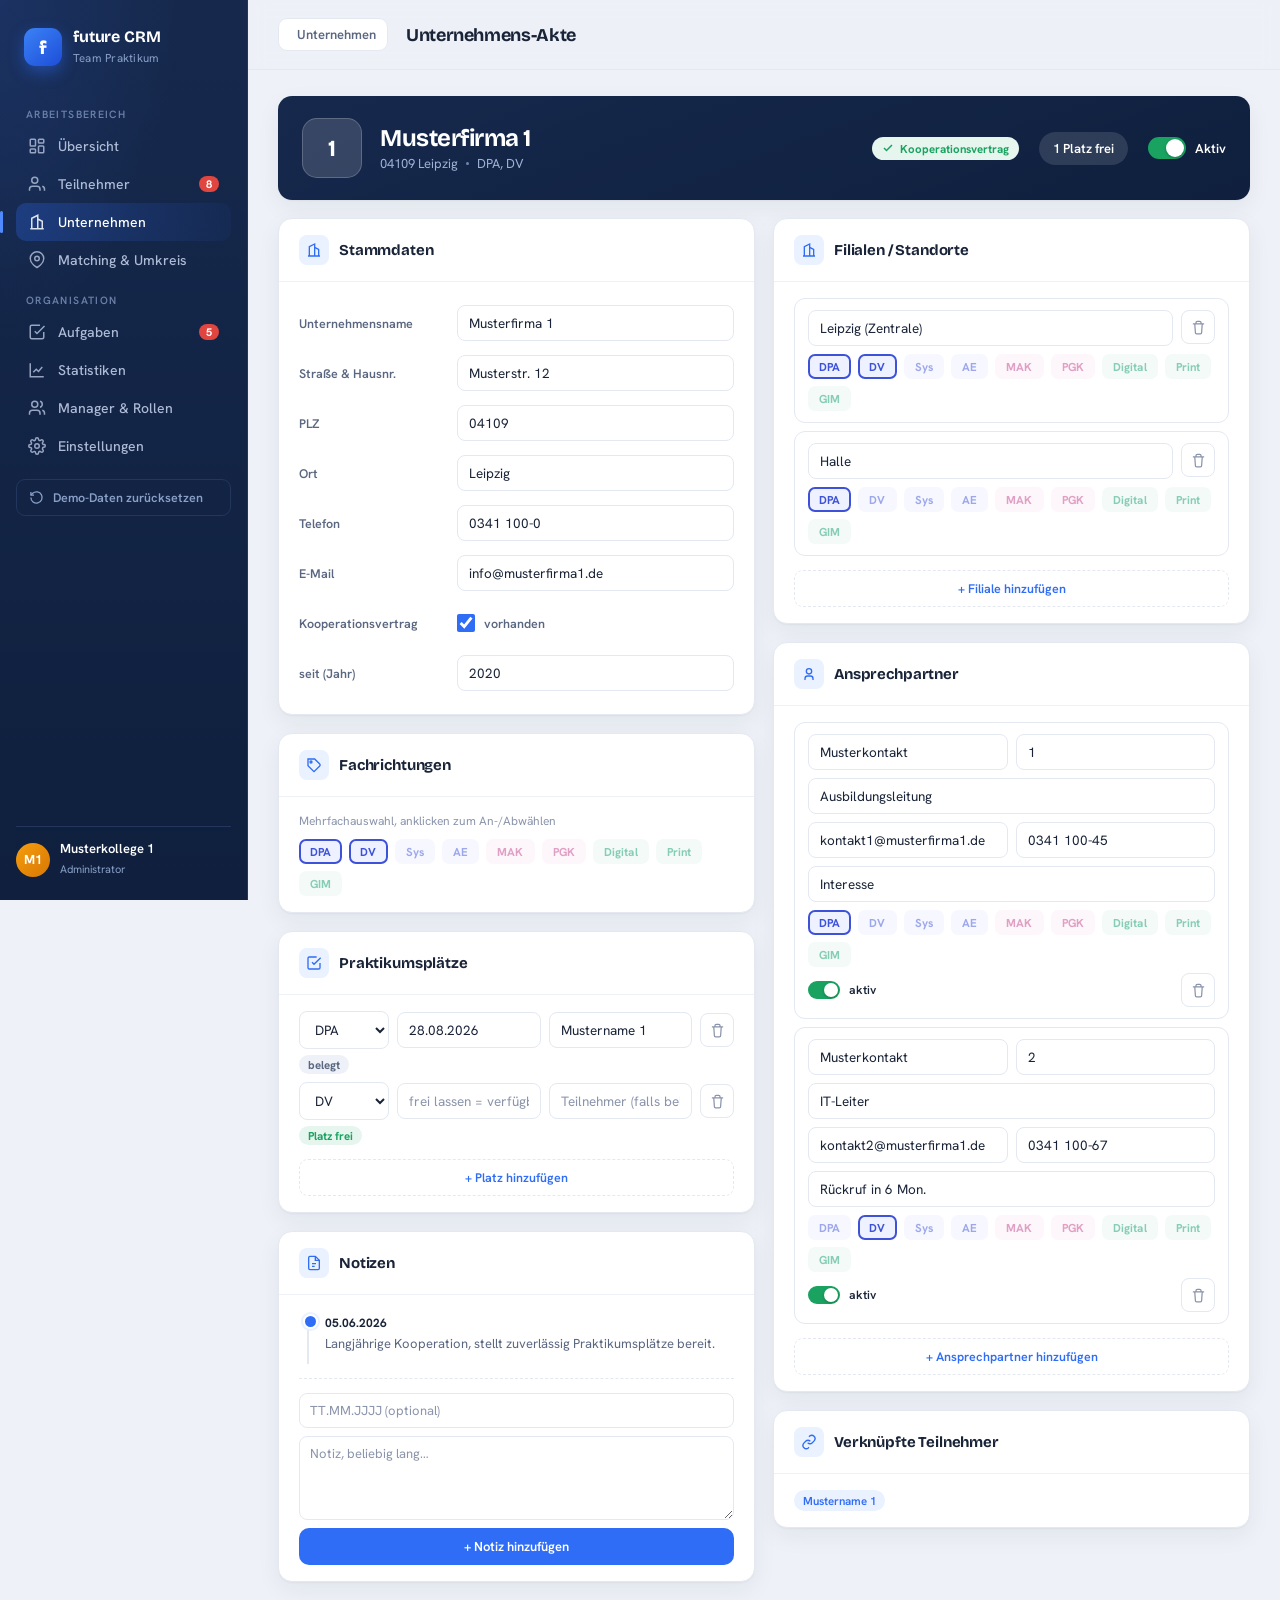
==== firma.html @ 43463b57 "Add files via upload" ====
<!DOCTYPE html>
<html lang="de">
<head>
<meta charset="UTF-8">
<meta name="viewport" content="width=device-width, initial-scale=1.0">
<title>future CRM · Unternehmens-Akte</title>
<link rel="preconnect" href="https://fonts.googleapis.com">
<link rel="preconnect" href="https://fonts.gstatic.com" crossorigin>
<link href="https://fonts.googleapis.com/css2?family=Bricolage+Grotesque:opsz,wght@12..96,400;12..96,600;12..96,700;12..96,800&family=Hanken+Grotesk:wght@400;500;600;700&display=swap" rel="stylesheet">
<link rel="stylesheet" href="styles.css">
</head>
<body data-page="unternehmen">

<aside class="side" id="sidebar"></aside>

<div class="main">
  <header class="topbar">
    <a class="back-link" href="unternehmen.html">
      <svg viewBox="0 0 24 24" fill="none" stroke="currentColor" stroke-width="2"><path d="m15 18-6-6 6-6"/></svg>
      Unternehmen
    </a>
    <h1 style="font-size:18px">Unternehmens-Akte</h1>
  </header>

  <div class="content">
    <div id="firma"></div>
  </div>
</div>

<div class="saved-hint" id="saved">
  <svg viewBox="0 0 24 24" fill="none" stroke="currentColor" stroke-width="3"><path d="M20 6 9 17l-5-5"/></svg>
  Gespeichert
</div>

<script src="data.js"></script>
<script src="store.js"></script>
<script src="layout.js"></script>
<script src="firma.js"></script>
</body>
</html>
---- styles.css ----
/* ============================================================
   future CRM · Team Praktikum — Mockup Styles
   ============================================================ */
:root {
  --navy: #0f1f3d;
  --navy-2: #16294d;
  --navy-line: #22365e;
  --ink: #1a2438;
  --ink-soft: #5a6781;
  --ink-faint: #8a94ab;
  --bg: #eef1f7;
  --card: #ffffff;
  --line: #e3e8f1;
  --line-soft: #eef1f7;
  --blue: #2f6df6;
  --blue-soft: #eaf1ff;
  --green: #1aa260;
  --green-soft: #e6f6ee;
  --amber: #e8932a;
  --amber-soft: #fdf1e0;
  --red: #e0463f;
  --red-soft: #fdeceb;
  --shadow: 0 1px 2px rgba(16, 30, 60, .04), 0 8px 24px rgba(16, 30, 60, .06);
  --shadow-lg: 0 12px 40px rgba(16, 30, 60, .14);
  --r: 14px;
}

* {
  box-sizing: border-box;
  margin: 0;
  padding: 0
}

html {
  min-height: 100%
}

body {
  font-family: 'Hanken Grotesk', sans-serif;
  background: var(--bg);
  color: var(--ink);
  -webkit-font-smoothing: antialiased;
  display: grid;
  grid-template-columns: 248px 1fr;
  min-height: 100vh;
}

::selection {
  background: var(--blue);
  color: #fff
}

button {
  font-family: inherit
}

/* ---------- Sidebar ---------- */
.side {
  background:
    radial-gradient(120% 60% at 0% 0%, #1b3262 0%, transparent 60%),
    linear-gradient(180deg, var(--navy-2), var(--navy));
  color: #cdd6ea;
  padding: 22px 16px;
  position: sticky;
  top: 0;
  height: 100vh;
  height: 100dvh;
  max-height: 100dvh;
  align-self: start;
  overflow-y: auto;
  display: flex;
  flex-direction: column;
  gap: 6px;
  border-right: 1px solid var(--navy-line);
}

.brand {
  display: flex;
  align-items: center;
  gap: 11px;
  padding: 6px 8px 20px
}

.brand .mark {
  width: 38px;
  height: 38px;
  border-radius: 11px;
  flex: none;
  background: linear-gradient(140deg, #3b82f6, #1d4ed8);
  display: grid;
  place-items: center;
  color: #fff;
  font-weight: 800;
  font-family: 'Bricolage Grotesque';
  font-size: 19px;
  box-shadow: 0 6px 16px rgba(45, 109, 246, .45);
}

.brand b {
  font-family: 'Bricolage Grotesque';
  color: #fff;
  font-weight: 700;
  font-size: 16px;
  letter-spacing: -.01em;
  display: block;
  line-height: 1.1
}

.brand span {
  font-size: 11.5px;
  color: #8aa0c8;
  letter-spacing: .02em
}

.nav-label {
  font-size: 10.5px;
  text-transform: uppercase;
  letter-spacing: .13em;
  color: #6b80a8;
  padding: 14px 10px 6px;
  font-weight: 600
}

.nav a {
  display: flex;
  align-items: center;
  gap: 12px;
  padding: 10px 12px;
  border-radius: 10px;
  color: #aebbd6;
  text-decoration: none;
  font-size: 14px;
  font-weight: 500;
  transition: .18s;
  position: relative;
  cursor: pointer;
}

.nav a svg {
  width: 18px;
  height: 18px;
  flex: none;
  opacity: .85
}

.nav a:hover {
  background: rgba(255, 255, 255, .05);
  color: #fff
}

.nav a.active {
  background: linear-gradient(90deg, rgba(47, 109, 246, .28), rgba(47, 109, 246, .05));
  color: #fff
}

.nav a.active::before {
  content: "";
  position: absolute;
  left: -16px;
  top: 8px;
  bottom: 8px;
  width: 3px;
  border-radius: 3px;
  background: #4f8bff
}

.nav a .badge {
  margin-left: auto;
  background: #e0463f;
  color: #fff;
  font-size: 11px;
  font-weight: 700;
  padding: 1px 7px;
  border-radius: 99px
}

.side-foot {
  margin-top: auto;
  padding-top: 14px;
  border-top: 1px solid var(--navy-line);
  display: flex;
  align-items: center;
  gap: 10px
}

.side-foot .av {
  width: 34px;
  height: 34px;
  border-radius: 50%;
  background: linear-gradient(135deg, #f59e0b, #d97706);
  display: grid;
  place-items: center;
  color: #fff;
  font-weight: 700;
  font-size: 13px;
  flex: none
}

.side-foot b {
  color: #fff;
  font-size: 13px;
  font-weight: 600;
  display: block;
  line-height: 1.2
}

.side-foot span {
  font-size: 11px;
  color: #8aa0c8
}

/* ---------- Main ---------- */
.main {
  display: flex;
  flex-direction: column;
  min-width: 0
}

.topbar {
  display: flex;
  align-items: center;
  gap: 18px;
  padding: 18px 30px;
  background: rgba(238, 241, 247, .8);
  backdrop-filter: blur(8px);
  position: sticky;
  top: 0;
  z-index: 20;
  border-bottom: 1px solid var(--line);
}

.topbar h1 {
  font-family: 'Bricolage Grotesque';
  font-size: 21px;
  font-weight: 700;
  letter-spacing: -.02em;
  color: var(--ink)
}

.topbar h1 small {
  display: block;
  font-family: 'Hanken Grotesk';
  font-size: 12.5px;
  font-weight: 500;
  color: var(--ink-faint);
  letter-spacing: 0
}

.search {
  margin-left: auto;
  position: relative
}

.search input {
  width: 280px;
  padding: 10px 14px 10px 38px;
  border: 1px solid var(--line);
  border-radius: 10px;
  background: #fff;
  font-family: inherit;
  font-size: 13.5px;
  color: var(--ink);
  box-shadow: var(--shadow);
  transition: .18s;
}

.search input:focus {
  outline: none;
  border-color: var(--blue);
  box-shadow: 0 0 0 3px var(--blue-soft)
}

.search svg {
  position: absolute;
  left: 12px;
  top: 50%;
  transform: translateY(-50%);
  width: 16px;
  height: 16px;
  color: var(--ink-faint)
}

.icon-btn {
  width: 40px;
  height: 40px;
  border: 1px solid var(--line);
  background: #fff;
  border-radius: 10px;
  display: grid;
  place-items: center;
  cursor: pointer;
  color: var(--ink-soft);
  box-shadow: var(--shadow);
  position: relative;
  transition: .18s
}

.icon-btn:hover {
  color: var(--blue);
  border-color: #c9d6ee
}

.icon-btn .dot {
  position: absolute;
  top: 9px;
  right: 10px;
  width: 7px;
  height: 7px;
  background: var(--red);
  border-radius: 50%;
  border: 2px solid #fff
}

.icon-btn .dot.count {
  top: -5px;
  right: -5px;
  width: auto;
  height: auto;
  min-width: 17px;
  padding: 0 4px;
  line-height: 17px;
  border-radius: 99px;
  color: #fff;
  font-size: 10.5px;
  font-weight: 700;
  text-align: center
}

/* ---------- Benachrichtigungs-Menü ---------- */
.notif-menu {
  position: fixed;
  z-index: 60;
  width: 330px;
  max-height: 72vh;
  overflow: auto;
  background: #fff;
  border: 1px solid var(--line);
  border-radius: 14px;
  box-shadow: var(--shadow-lg);
  padding: 6px;
  opacity: 0;
  transform: translateY(-6px) scale(.98);
  pointer-events: none;
  transition: .15s
}

.notif-menu.open {
  opacity: 1;
  transform: none;
  pointer-events: auto
}

.notif-head {
  display: flex;
  align-items: center;
  justify-content: space-between;
  padding: 11px 12px 9px;
  font-family: 'Bricolage Grotesque';
  font-weight: 700;
  font-size: 14px
}

.notif-head span {
  background: var(--red-soft);
  color: var(--red);
  font-size: 11px;
  font-weight: 700;
  padding: 2px 9px;
  border-radius: 99px
}

.notif-item {
  display: flex;
  gap: 11px;
  align-items: flex-start;
  padding: 10px 11px;
  border-radius: 10px;
  text-decoration: none;
  color: var(--ink);
  transition: .13s
}

.notif-item:hover {
  background: #f7f9fd
}

.notif-item .ni-ic {
  width: 32px;
  height: 32px;
  border-radius: 9px;
  background: var(--blue-soft);
  color: var(--blue);
  display: grid;
  place-items: center;
  flex: none
}

.notif-item.urgent .ni-ic {
  background: var(--red-soft);
  color: var(--red)
}

.notif-item .ni-ic svg {
  width: 16px;
  height: 16px
}

.ni-main {
  min-width: 0
}

.ni-main b {
  display: block;
  font-size: 13.5px;
  font-weight: 600;
  line-height: 1.3
}

.ni-main span {
  font-size: 12px;
  color: var(--ink-faint)
}

.notif-empty {
  padding: 20px;
  text-align: center;
  color: var(--ink-faint);
  font-size: 13px
}

.content {
  padding: 26px 30px 40px
}

/* ---------- KPI cards ---------- */
.kpis {
  display: grid;
  grid-template-columns: repeat(4, 1fr);
  gap: 16px;
  margin-bottom: 22px
}

.kpi {
  background: var(--card);
  border: 1px solid var(--line);
  border-radius: var(--r);
  padding: 18px 18px 16px;
  box-shadow: var(--shadow);
  position: relative;
  overflow: hidden;
  opacity: 0;
  transform: translateY(10px);
  animation: rise .5s forwards;
}

.kpi:nth-child(1) {
  animation-delay: .04s
}

.kpi:nth-child(2) {
  animation-delay: .1s
}

.kpi:nth-child(3) {
  animation-delay: .16s
}

.kpi:nth-child(4) {
  animation-delay: .22s
}

.kpi .ic {
  width: 36px;
  height: 36px;
  border-radius: 10px;
  display: grid;
  place-items: center;
  margin-bottom: 14px
}

.kpi .ic svg {
  width: 19px;
  height: 19px
}

.kpi .num {
  font-family: 'Bricolage Grotesque';
  font-size: 34px;
  font-weight: 700;
  letter-spacing: -.03em;
  line-height: 1
}

.kpi .lbl {
  font-size: 13px;
  color: var(--ink-soft);
  margin-top: 4px;
  font-weight: 500
}

.kpi .trend {
  position: absolute;
  top: 18px;
  right: 18px;
  font-size: 12px;
  font-weight: 600;
  display: flex;
  align-items: center;
  gap: 3px;
  padding: 3px 8px;
  border-radius: 99px
}

.kpi.b .ic {
  background: var(--blue-soft);
  color: var(--blue)
}

.kpi.b .trend {
  background: var(--blue-soft);
  color: var(--blue)
}

.kpi.g .ic {
  background: var(--green-soft);
  color: var(--green)
}

.kpi.g .trend {
  background: var(--green-soft);
  color: var(--green)
}

.kpi.a .ic {
  background: var(--amber-soft);
  color: var(--amber)
}

.kpi.a .trend {
  background: var(--amber-soft);
  color: var(--amber)
}

.kpi.r .ic {
  background: var(--red-soft);
  color: var(--red)
}

.kpi.r .trend {
  background: var(--red-soft);
  color: var(--red)
}

/* ---------- Layout split ---------- */
.split {
  display: grid;
  grid-template-columns: 1fr 340px;
  gap: 18px;
  align-items: start
}

@media(max-width:1180px) {
  .split {
    grid-template-columns: 1fr
  }
}

.panel {
  background: var(--card);
  border: 1px solid var(--line);
  border-radius: var(--r);
  box-shadow: var(--shadow);
  opacity: 0;
  transform: translateY(10px);
  animation: rise .5s .28s forwards
}

.panel-head {
  display: flex;
  align-items: center;
  gap: 12px;
  padding: 18px 20px 14px;
  flex-wrap: wrap
}

.panel-head h2 {
  font-family: 'Bricolage Grotesque';
  font-size: 16px;
  font-weight: 700;
  letter-spacing: -.01em
}

.panel-head .count {
  font-size: 12px;
  color: var(--ink-faint);
  font-weight: 600;
  background: var(--line-soft);
  padding: 2px 9px;
  border-radius: 99px
}

.filters {
  margin-left: auto;
  display: flex;
  gap: 8px;
  flex-wrap: wrap
}

/* ---------- Dropdown filters ---------- */
.dd {
  position: relative
}

.chip {
  font-size: 12.5px;
  font-weight: 600;
  color: var(--ink-soft);
  border: 1px solid var(--line);
  background: #fff;
  padding: 7px 11px 7px 13px;
  border-radius: 9px;
  cursor: pointer;
  display: flex;
  align-items: center;
  gap: 7px;
  transition: .16s;
  white-space: nowrap;
}

.chip:hover {
  border-color: #c9d6ee;
  color: var(--ink)
}

.chip .caret {
  width: 13px;
  height: 13px;
  opacity: .55;
  transition: transform .18s
}

.dd.open .chip {
  border-color: var(--blue);
  color: var(--ink);
  box-shadow: 0 0 0 3px var(--blue-soft)
}

.dd.open .chip .caret {
  transform: rotate(180deg)
}

.chip.active {
  background: var(--navy);
  color: #fff;
  border-color: var(--navy)
}

.chip.active .caret {
  opacity: .8
}

.chip .clear {
  display: none;
  width: 15px;
  height: 15px;
  border-radius: 50%;
  background: rgba(255, 255, 255, .25);
  align-items: center;
  justify-content: center
}

.chip.active .clear {
  display: inline-flex
}

.chip .clear svg {
  width: 9px;
  height: 9px
}

.menu {
  position: absolute;
  top: calc(100% + 6px);
  right: 0;
  min-width: 190px;
  background: #fff;
  border: 1px solid var(--line);
  border-radius: 12px;
  box-shadow: var(--shadow-lg);
  padding: 6px;
  z-index: 30;
  opacity: 0;
  transform: translateY(-6px) scale(.98);
  pointer-events: none;
  transition: .15s;
}

.dd.open .menu {
  opacity: 1;
  transform: none;
  pointer-events: auto
}

.menu .opt {
  display: flex;
  align-items: center;
  gap: 10px;
  padding: 9px 10px;
  border-radius: 8px;
  font-size: 13.5px;
  font-weight: 500;
  color: var(--ink);
  cursor: pointer;
  transition: .12s;
}

.menu .opt:hover {
  background: var(--line-soft)
}

.menu .opt.sel {
  background: var(--blue-soft);
  color: var(--blue);
  font-weight: 600
}

.menu .opt .tick {
  margin-left: auto;
  width: 15px;
  height: 15px;
  opacity: 0
}

.menu .opt.sel .tick {
  opacity: 1
}

.menu .sep {
  height: 1px;
  background: var(--line);
  margin: 5px 4px
}

.menu .opt .swatch {
  width: 11px;
  height: 11px;
  border-radius: 50%
}

/* ---------- Table ---------- */
.table-wrap {
  overflow-x: auto
}

table {
  width: 100%;
  border-collapse: collapse;
  min-width: 680px
}

thead th {
  text-align: left;
  font-size: 11px;
  text-transform: uppercase;
  letter-spacing: .07em;
  color: var(--ink-faint);
  font-weight: 700;
  padding: 10px 16px;
  border-top: 1px solid var(--line);
  border-bottom: 1px solid var(--line);
  background: var(--line-soft);
  white-space: nowrap;
}

tbody td {
  padding: 13px 16px;
  border-bottom: 1px solid var(--line-soft);
  font-size: 13.5px;
  vertical-align: middle
}

tbody tr {
  cursor: pointer;
  transition: .13s
}

tbody tr:hover {
  background: #f7f9fd
}

tbody tr.sel {
  background: var(--blue-soft)
}

tbody tr.sel td:first-child {
  box-shadow: inset 3px 0 0 var(--blue)
}

.tn {
  display: flex;
  align-items: center;
  gap: 11px
}

.tn .av {
  width: 34px;
  height: 34px;
  border-radius: 9px;
  display: grid;
  place-items: center;
  color: #fff;
  font-weight: 700;
  font-size: 12.5px;
  flex: none
}

.tn b {
  font-weight: 600;
  color: var(--ink);
  display: block;
  line-height: 1.25
}

.tn span {
  font-size: 12px;
  color: var(--ink-faint)
}

.tag {
  display: inline-block;
  font-size: 11.5px;
  font-weight: 700;
  padding: 3px 9px;
  border-radius: 7px;
  letter-spacing: .01em
}

.tag.fachi {
  background: #eef1ff;
  color: #3d52d8
}

.tag.tpd {
  background: #fdeef6;
  color: #c2418c
}

.tag.mg {
  background: #e9f7f2;
  color: #0f9c6b
}

.muted {
  color: var(--ink-soft)
}

.ampel {
  display: inline-flex;
  align-items: center;
  gap: 7px;
  font-weight: 600;
  font-size: 12.5px
}

.light {
  width: 11px;
  height: 11px;
  border-radius: 50%;
  flex: none
}

.l-g {
  background: var(--green);
  box-shadow: 0 0 0 3px var(--green-soft)
}

.l-a {
  background: var(--amber);
  box-shadow: 0 0 0 3px var(--amber-soft)
}

.l-r {
  background: var(--red);
  box-shadow: 0 0 0 3px var(--red-soft)
}

.prio {
  font-family: 'Bricolage Grotesque';
  font-weight: 700;
  font-size: 13px;
  width: 26px;
  height: 26px;
  border-radius: 8px;
  display: grid;
  place-items: center
}

.prio.p1 {
  background: var(--red-soft);
  color: var(--red)
}

.prio.p2 {
  background: var(--amber-soft);
  color: var(--amber)
}

.prio.p3 {
  background: var(--line-soft);
  color: var(--ink-soft)
}

.pstatus {
  font-size: 12.5px;
  font-weight: 600
}

.pstatus.run {
  color: var(--green)
}

.pstatus.open {
  color: var(--amber)
}

.pstatus.none {
  color: var(--ink-faint)
}

.pstatus small {
  display: block;
  font-weight: 500;
  color: var(--ink-faint);
  font-size: 11.5px
}

.empty {
  padding: 40px 16px;
  text-align: center;
  color: var(--ink-faint);
  font-size: 13.5px
}

.hint {
  font-size: 12px;
  color: var(--ink-faint);
  text-align: center;
  padding: 10px 0 14px
}

.hint b {
  color: var(--blue)
}

/* ---------- Detail card ---------- */
.detail {
  background: var(--card);
  border: 1px solid var(--line);
  border-radius: var(--r);
  box-shadow: var(--shadow);
  opacity: 0;
  transform: translateY(10px);
  animation: rise .5s .34s forwards;
  position: sticky;
  top: 90px;
  max-height: calc(100vh - 112px);
  overflow: auto;
}

/* dezente Scrollbar im Panel */
.detail::-webkit-scrollbar {
  width: 8px
}

.detail::-webkit-scrollbar-thumb {
  background: #d4dbe8;
  border-radius: 99px;
  border: 2px solid #fff
}

.detail::-webkit-scrollbar-thumb:hover {
  background: #bcc6d8
}

.detail-top {
  padding: 20px;
  background: linear-gradient(160deg, #16294d, #0f1f3d);
  color: #fff;
  position: relative
}

.detail-top .av {
  width: 48px;
  height: 48px;
  border-radius: 12px;
  background: rgba(255, 255, 255, .14);
  display: grid;
  place-items: center;
  font-family: 'Bricolage Grotesque';
  font-weight: 700;
  font-size: 18px;
  margin-bottom: 12px;
  border: 1px solid rgba(255, 255, 255, .18)
}

.detail-top h3 {
  font-family: 'Bricolage Grotesque';
  font-size: 18px;
  font-weight: 700;
  letter-spacing: -.01em
}

.detail-top p {
  font-size: 12.5px;
  color: #9fb2d6;
  margin-top: 2px
}

.detail-top .amp {
  position: absolute;
  top: 20px;
  right: 20px;
  display: inline-flex;
  align-items: center;
  gap: 7px;
  background: rgba(255, 255, 255, .12);
  padding: 6px 11px;
  border-radius: 99px;
  font-size: 12px;
  font-weight: 600
}

.drows {
  padding: 6px 20px
}

.drow {
  display: flex;
  align-items: center;
  gap: 10px;
  padding: 11px 0;
  border-bottom: 1px solid var(--line-soft);
  font-size: 13px
}

.drow:last-child {
  border-bottom: none
}

.drow svg {
  width: 16px;
  height: 16px;
  color: var(--ink-faint);
  flex: none
}

.drow .k {
  color: var(--ink-soft);
  font-weight: 500
}

.drow .v {
  margin-left: auto;
  font-weight: 600;
  color: var(--ink);
  text-align: right
}

.checks {
  padding: 4px 20px 18px
}

.checks .ttl {
  font-size: 11px;
  text-transform: uppercase;
  letter-spacing: .08em;
  color: var(--ink-faint);
  font-weight: 700;
  margin: 10px 0 10px
}

.check-grid {
  display: grid;
  grid-template-columns: repeat(5, 1fr);
  gap: 7px
}

.chk {
  aspect-ratio: 1;
  border-radius: 9px;
  display: flex;
  flex-direction: column;
  align-items: center;
  justify-content: center;
  gap: 3px;
  border: 1px solid var(--line);
  font-size: 11px;
  font-weight: 700;
  color: var(--ink-faint)
}

.chk.done {
  background: var(--green-soft);
  border-color: transparent;
  color: var(--green)
}

.chk svg {
  width: 13px;
  height: 13px
}

.tasks {
  padding: 0 20px 8px
}

.task {
  display: flex;
  align-items: center;
  gap: 11px;
  padding: 11px;
  border: 1px solid var(--line);
  border-radius: 10px;
  margin-bottom: 8px;
  font-size: 13px
}

.task .tic {
  width: 30px;
  height: 30px;
  border-radius: 8px;
  background: var(--blue-soft);
  color: var(--blue);
  display: grid;
  place-items: center;
  flex: none
}

.task .tic svg {
  width: 15px;
  height: 15px
}

.task b {
  font-weight: 600;
  display: block;
  line-height: 1.2
}

.task span {
  font-size: 11.5px;
  color: var(--ink-faint)
}

.task .when {
  margin-left: auto;
  font-size: 11.5px;
  font-weight: 700;
  color: var(--amber);
  background: var(--amber-soft);
  padding: 3px 8px;
  border-radius: 7px;
  white-space: nowrap
}

.det-actions {
  display: flex;
  gap: 8px;
  padding: 6px 20px 20px
}

.btn {
  flex: 1;
  padding: 10px;
  border-radius: 10px;
  border: none;
  font-size: 13px;
  font-weight: 600;
  cursor: pointer;
  display: flex;
  align-items: center;
  justify-content: center;
  gap: 7px;
  transition: .16s
}

.btn svg {
  width: 15px;
  height: 15px
}

.btn.pri {
  background: var(--blue);
  color: #fff
}

.btn.pri:hover {
  background: #1d5ae0
}

.btn.sec {
  background: #fff;
  color: var(--ink);
  border: 1px solid var(--line)
}

.btn.sec:hover {
  border-color: #c9d6ee
}

@keyframes rise {
  to {
    opacity: 1;
    transform: none
  }
}

/* ---------- Topbar actions (rechts) ---------- */
.topbar .spacer {
  margin-left: auto
}

.topbar .actions {
  display: flex;
  align-items: center;
  gap: 10px
}

.btn-new {
  display: flex;
  align-items: center;
  gap: 8px;
  padding: 10px 15px;
  border: none;
  cursor: pointer;
  background: var(--blue);
  color: #fff;
  border-radius: 10px;
  font-size: 13.5px;
  font-weight: 600;
  box-shadow: 0 6px 16px rgba(45, 109, 246, .32);
  transition: .16s;
}

.btn-new:hover {
  background: #1d5ae0;
  transform: translateY(-1px)
}

.btn-new svg {
  width: 16px;
  height: 16px
}

/* ---------- Toolbar im Panel (Suche + Filter zusammen) ---------- */
.toolbar {
  display: flex;
  align-items: center;
  gap: 12px;
  padding: 0 20px 16px;
  flex-wrap: wrap
}

.search-inline {
  position: relative;
  flex: 1;
  min-width: 220px
}

.search-inline input {
  width: 100%;
  padding: 10px 14px 10px 40px;
  border: 1px solid var(--line);
  border-radius: 10px;
  background: var(--line-soft);
  font-family: inherit;
  font-size: 13.5px;
  color: var(--ink);
  transition: .18s;
}

.search-inline input::placeholder {
  color: var(--ink-faint)
}

.search-inline input:focus {
  outline: none;
  background: #fff;
  border-color: var(--blue);
  box-shadow: 0 0 0 3px var(--blue-soft)
}

.search-inline svg {
  position: absolute;
  left: 13px;
  top: 50%;
  transform: translateY(-50%);
  width: 16px;
  height: 16px;
  color: var(--ink-faint)
}

.toolbar .filters {
  margin-left: 0
}

/* ---------- Toggle switch (Aktiv-Haken) ---------- */
.toggle {
  display: inline-flex;
  align-items: center;
  gap: 9px;
  cursor: pointer;
  font-size: 13px;
  font-weight: 600;
  color: var(--ink);
  user-select: none
}

.toggle .track {
  width: 38px;
  height: 22px;
  border-radius: 99px;
  background: #cfd6e4;
  position: relative;
  transition: .18s;
  flex: none
}

.toggle .track::after {
  content: "";
  position: absolute;
  top: 2px;
  left: 2px;
  width: 18px;
  height: 18px;
  border-radius: 50%;
  background: #fff;
  box-shadow: 0 1px 3px rgba(0, 0, 0, .25);
  transition: .18s
}

.toggle.on .track {
  background: var(--green)
}

.toggle.on .track::after {
  transform: translateX(16px)
}

/* ---------- Multi-Fachrichtung Tags ---------- */
.mtags {
  display: flex;
  flex-wrap: wrap;
  gap: 5px
}

.mtags .tag {
  font-size: 11px
}

/* ---------- Kooperation / Aktiv Pills (Tabelle) ---------- */
.pill {
  display: inline-flex;
  align-items: center;
  gap: 6px;
  font-size: 11.5px;
  font-weight: 700;
  padding: 4px 10px;
  border-radius: 99px
}

.pill.koop {
  background: var(--green-soft);
  color: var(--green)
}

.pill.nokoop {
  background: var(--line-soft);
  color: var(--ink-faint)
}

.pill svg {
  width: 12px;
  height: 12px
}

.dotstate {
  display: inline-flex;
  align-items: center;
  gap: 7px;
  font-size: 12.5px;
  font-weight: 600
}

.dotstate .d {
  width: 9px;
  height: 9px;
  border-radius: 50%;
  flex: none
}

.dotstate.on .d {
  background: var(--green);
  box-shadow: 0 0 0 3px var(--green-soft)
}

.dotstate.off .d {
  background: var(--ink-faint);
  box-shadow: 0 0 0 3px var(--line-soft)
}

.dotstate.off {
  color: var(--ink-faint)
}

tbody tr.inactive {
  opacity: .55
}

/* ---------- Plätze (frei/belegt) ---------- */
.platzcell {
  display: flex;
  flex-direction: column;
  gap: 2px;
  font-size: 12.5px;
  font-weight: 600
}

.platzcell .frei {
  color: var(--green)
}

.platzcell .belegt {
  color: var(--ink-soft)
}

.platzcell small {
  font-weight: 500;
  color: var(--ink-faint);
  font-size: 11.5px
}

/* ---------- Detail: Filialen / Ansprechpartner / Plätze ---------- */
.section {
  padding: 6px 20px 8px
}

.section .ttl {
  font-size: 11px;
  text-transform: uppercase;
  letter-spacing: .08em;
  color: var(--ink-faint);
  font-weight: 700;
  margin: 12px 0 10px;
  display: flex;
  align-items: center;
  gap: 7px
}

.section .ttl .n {
  background: var(--line-soft);
  color: var(--ink-soft);
  padding: 1px 7px;
  border-radius: 99px;
  font-size: 11px
}

.listcard {
  border: 1px solid var(--line);
  border-radius: 11px;
  padding: 11px 13px;
  margin-bottom: 8px;
  transition: .14s
}

.listcard:hover {
  border-color: #c9d6ee
}

.listcard.dim {
  opacity: .55
}

.branch {
  display: flex;
  align-items: center;
  gap: 11px
}

.branch .bi {
  width: 30px;
  height: 30px;
  border-radius: 8px;
  background: var(--blue-soft);
  color: var(--blue);
  display: grid;
  place-items: center;
  flex: none
}

.branch .bi svg {
  width: 15px;
  height: 15px
}

.branch b {
  font-size: 13px;
  font-weight: 600;
  display: block;
  line-height: 1.2
}

.branch .mtags {
  margin-top: 4px
}

.contact .top {
  display: flex;
  align-items: center;
  gap: 11px;
  margin-bottom: 8px
}

.contact .av {
  width: 34px;
  height: 34px;
  border-radius: 9px;
  display: grid;
  place-items: center;
  color: #fff;
  font-weight: 700;
  font-size: 12px;
  background: var(--navy-2);
  flex: none
}

.contact b {
  font-size: 13.5px;
  font-weight: 600;
  display: block;
  line-height: 1.2
}

.contact .job {
  font-size: 12px;
  color: var(--ink-faint)
}

.contact .lines {
  display: flex;
  flex-direction: column;
  gap: 5px;
  font-size: 12.5px;
  color: var(--ink-soft)
}

.contact .lines a {
  color: var(--ink-soft);
  text-decoration: none
}

.contact .lines a:hover {
  color: var(--blue)
}

.contact .lines .ln {
  display: flex;
  align-items: center;
  gap: 8px
}

.contact .lines svg {
  width: 14px;
  height: 14px;
  color: var(--ink-faint);
  flex: none
}

.contact .meta {
  display: flex;
  align-items: center;
  gap: 8px;
  margin-top: 9px;
  flex-wrap: wrap
}

.outcome {
  font-size: 11.5px;
  font-weight: 600;
  padding: 3px 9px;
  border-radius: 99px;
  background: var(--blue-soft);
  color: var(--blue)
}

.platzrow {
  display: flex;
  align-items: center;
  gap: 10px;
  padding: 10px 0;
  border-bottom: 1px solid var(--line-soft);
  font-size: 13px
}

.platzrow:last-child {
  border-bottom: none
}

.platzrow .tag {
  flex: none
}

.platzrow .st {
  margin-left: auto;
  font-weight: 600;
  font-size: 12.5px
}

.platzrow .st.frei {
  color: var(--green)
}

.platzrow .st.belegt {
  color: var(--ink-soft)
}

.platzrow .st small {
  display: block;
  font-weight: 500;
  color: var(--ink-faint);
  text-align: right;
  font-size: 11px
}

/* ---------- Sidebar: Reset-Button ---------- */
.side-reset {
  display: flex;
  align-items: center;
  gap: 9px;
  width: 100%;
  margin-top: 8px;
  padding: 9px 12px;
  border: 1px solid var(--navy-line);
  border-radius: 9px;
  cursor: pointer;
  background: transparent;
  color: #8aa0c8;
  font-size: 12.5px;
  font-weight: 600;
  transition: .16s;
}

.side-reset:hover {
  background: rgba(255, 255, 255, .05);
  color: #cdd6ea;
  border-color: #34507e
}

.side-reset svg {
  width: 15px;
  height: 15px
}

/* ---------- Modal ---------- */
.modal-overlay {
  position: fixed;
  inset: 0;
  z-index: 100;
  display: flex;
  align-items: center;
  justify-content: center;
  padding: 24px;
  background: rgba(15, 31, 61, .45);
  backdrop-filter: blur(3px);
  opacity: 0;
  pointer-events: none;
  transition: .18s;
}

.modal-overlay.open {
  opacity: 1;
  pointer-events: auto
}

.modal {
  width: 100%;
  max-width: 560px;
  max-height: 90vh;
  overflow: auto;
  background: var(--card);
  border-radius: 18px;
  box-shadow: var(--shadow-lg);
  transform: translateY(12px) scale(.98);
  transition: .2s;
}

.modal-overlay.open .modal {
  transform: none
}

.modal-head {
  display: flex;
  align-items: center;
  gap: 12px;
  padding: 20px 22px;
  border-bottom: 1px solid var(--line);
  position: sticky;
  top: 0;
  background: var(--card);
  z-index: 1;
  border-radius: 18px 18px 0 0;
}

.modal-head h3 {
  font-family: 'Bricolage Grotesque';
  font-size: 18px;
  font-weight: 700;
  letter-spacing: -.01em
}

.modal-x {
  margin-left: auto;
  width: 34px;
  height: 34px;
  border: 1px solid var(--line);
  background: #fff;
  border-radius: 9px;
  display: grid;
  place-items: center;
  cursor: pointer;
  color: var(--ink-soft);
  transition: .16s
}

.modal-x:hover {
  color: var(--red);
  border-color: #f0c9c7
}

.modal-x svg {
  width: 16px;
  height: 16px
}

/* ---------- Formular ---------- */
.form-grid {
  display: grid;
  grid-template-columns: 1fr 1fr;
  gap: 14px;
  padding: 22px
}

.field {
  display: flex;
  flex-direction: column;
  gap: 6px
}

.field.full {
  grid-column: 1 / -1
}

.field>span {
  font-size: 12px;
  font-weight: 600;
  color: var(--ink-soft)
}

.field>span i {
  color: var(--red);
  font-style: normal
}

.field input,
.field select {
  width: 100%;
  padding: 10px 12px;
  border: 1px solid var(--line);
  border-radius: 9px;
  font-family: inherit;
  font-size: 13.5px;
  color: var(--ink);
  background: #fff;
  transition: .16s;
}

.field input:focus,
.field select:focus {
  outline: none;
  border-color: var(--blue);
  box-shadow: 0 0 0 3px var(--blue-soft)
}

.field input::placeholder {
  color: var(--ink-faint)
}

/* ---------- Combobox (tippen + Vorschläge) ---------- */
.combo {
  position: relative
}

.combo-input {
  width: 100%;
  padding: 10px 34px 10px 12px;
  border: 1px solid var(--line);
  border-radius: 9px;
  font-family: inherit;
  font-size: 13.5px;
  color: var(--ink);
  background: #fff;
  transition: .16s
}

.combo-input:focus {
  outline: none;
  border-color: var(--blue);
  box-shadow: 0 0 0 3px var(--blue-soft)
}

.combo-input::placeholder {
  color: var(--ink-faint)
}

.combo-caret {
  position: absolute;
  right: 11px;
  top: 13px;
  width: 14px;
  height: 14px;
  color: var(--ink-faint);
  pointer-events: none
}

.combo-menu {
  position: absolute;
  top: calc(100% + 5px);
  left: 0;
  right: 0;
  z-index: 5;
  max-height: 208px;
  overflow: auto;
  background: #fff;
  border: 1px solid var(--line);
  border-radius: 11px;
  box-shadow: var(--shadow-lg);
  padding: 5px;
}

.combo-menu[hidden] {
  display: none
}

.combo-opt {
  display: flex;
  align-items: center;
  gap: 8px;
  padding: 9px 10px;
  border-radius: 8px;
  font-size: 13.5px;
  font-weight: 500;
  color: var(--ink);
  cursor: pointer
}

.combo-opt small {
  margin-left: auto;
  font-size: 11.5px;
  font-weight: 700;
  color: var(--ink-faint);
  background: var(--line-soft);
  padding: 1px 7px;
  border-radius: 99px
}

.combo-opt:hover,
.combo-opt.on {
  background: var(--blue-soft);
  color: var(--blue)
}

.combo-opt:hover small,
.combo-opt.on small {
  color: var(--blue)
}

.combo-opt.neu {
  color: var(--green);
  font-weight: 600
}

.combo-opt.neu:hover {
  background: var(--green-soft);
  color: var(--green)
}

.combo-empty {
  padding: 10px;
  font-size: 12.5px;
  color: var(--ink-faint);
  text-align: center
}

.chk-row {
  display: flex;
  flex-wrap: wrap;
  gap: 8px
}

.chk-chip {
  cursor: pointer;
  position: relative
}

.chk-chip input {
  position: absolute;
  opacity: 0;
  pointer-events: none
}

.chk-chip .tag {
  border: 2px solid transparent;
  transition: .14s;
  opacity: .55
}

.chk-chip input:checked+.tag {
  opacity: 1;
  border-color: currentColor
}

.inline-chk {
  display: flex;
  align-items: center;
  gap: 9px;
  font-size: 13.5px;
  font-weight: 500;
  color: var(--ink);
  padding: 9px 0;
  cursor: pointer
}

.inline-chk input {
  width: 18px;
  height: 18px;
  accent-color: var(--blue);
  cursor: pointer
}

.modal-foot {
  display: flex;
  justify-content: flex-end;
  gap: 10px;
  padding: 16px 22px;
  border-top: 1px solid var(--line);
  position: sticky;
  bottom: 0;
  background: var(--card);
  border-radius: 0 0 18px 18px;
}

.modal-foot .btn {
  flex: none;
  padding: 11px 20px
}

.btn[href] {
  text-decoration: none
}

/* ============================================================
   Teilnehmer-Akte
   ============================================================ */
.back-link {
  display: inline-flex;
  align-items: center;
  gap: 7px;
  color: var(--ink-soft);
  text-decoration: none;
  font-size: 13px;
  font-weight: 600;
  padding: 7px 11px;
  border: 1px solid var(--line);
  border-radius: 9px;
  background: #fff;
  transition: .16s
}

.back-link:hover {
  color: var(--blue);
  border-color: #c9d6ee
}

´ .back-link svg {
  width: 15px;
  height: 15px
}

.akte-hero {
  background: linear-gradient(160deg, #16294d, #0f1f3d);
  color: #fff;
  border-radius: var(--r);
  padding: 22px 24px;
  display: flex;
  align-items: center;
  gap: 18px;
  box-shadow: var(--shadow);
  opacity: 0;
  transform: translateY(10px);
  animation: rise .5s forwards;
  flex-wrap: wrap;
}

.akte-hero .av {
  width: 60px;
  height: 60px;
  border-radius: 15px;
  background: rgba(255, 255, 255, .14);
  border: 1px solid rgba(255, 255, 255, .2);
  display: grid;
  place-items: center;
  font-family: 'Bricolage Grotesque';
  font-weight: 700;
  font-size: 23px;
  flex: none
}

.akte-hero h1 {
  font-family: 'Bricolage Grotesque';
  font-size: 24px;
  font-weight: 700;
  letter-spacing: -.02em
}

.akte-hero .sub {
  font-size: 13px;
  color: #9fb2d6;
  margin-top: 3px;
  display: flex;
  align-items: center;
  gap: 8px;
  flex-wrap: wrap
}

.akte-hero .sub .dot {
  width: 3px;
  height: 3px;
  border-radius: 50%;
  background: #6f86b0
}

.akte-hero .hero-right {
  margin-left: auto;
  display: flex;
  align-items: center;
  gap: 20px;
  flex-wrap: wrap
}

.hero-amp {
  display: inline-flex;
  align-items: center;
  gap: 9px;
  background: rgba(255, 255, 255, .1);
  padding: 8px 14px;
  border-radius: 99px;
  font-size: 13px;
  font-weight: 600
}

.hero-haken {
  display: flex;
  gap: 6px
}

.hero-haken .hk {
  width: 30px;
  height: 30px;
  border-radius: 8px;
  display: grid;
  place-items: center;
  font-size: 10.5px;
  font-weight: 700;
  background: rgba(255, 255, 255, .08);
  color: #7f97c0;
  border: 1px solid rgba(255, 255, 255, .08)
}

.hero-haken .hk.on {
  background: var(--green);
  color: #fff;
  border-color: transparent
}

.hero-prio {
  display: inline-flex;
  align-items: center;
  gap: 8px;
  font-size: 13px;
  font-weight: 600;
  color: #cdd6ea
}

.hero-prio b {
  font-family: 'Bricolage Grotesque';
  width: 30px;
  height: 30px;
  border-radius: 8px;
  display: grid;
  place-items: center;
  font-size: 14px
}

.hero-prio b.p1 {
  background: var(--red)
}

.hero-prio b.p2 {
  background: var(--amber)
}

.hero-prio b.p3 {
  background: rgba(255, 255, 255, .18)
}

.akte-grid {
  display: grid;
  grid-template-columns: 1fr 1fr;
  gap: 18px;
  margin-top: 18px;
  align-items: start
}

@media(max-width:1080px) {
  .akte-grid {
    grid-template-columns: 1fr
  }
}

.akte-col {
  display: flex;
  flex-direction: column;
  gap: 18px
}

.card {
  background: var(--card);
  border: 1px solid var(--line);
  border-radius: var(--r);
  box-shadow: var(--shadow);
  overflow: hidden;
  opacity: 0;
  transform: translateY(10px);
  animation: rise .5s .1s forwards
}

.card-head {
  display: flex;
  align-items: center;
  gap: 10px;
  padding: 16px 20px;
  border-bottom: 1px solid var(--line-soft)
}

.card-head .ci {
  width: 30px;
  height: 30px;
  border-radius: 8px;
  background: var(--blue-soft);
  color: var(--blue);
  display: grid;
  place-items: center;
  flex: none
}

.card-head .ci svg {
  width: 16px;
  height: 16px
}

.card-head h2 {
  font-family: 'Bricolage Grotesque';
  font-size: 15px;
  font-weight: 700;
  letter-spacing: -.01em
}

.card-head .right {
  margin-left: auto;
  display: flex;
  align-items: center;
  gap: 8px
}

.card-body {
  padding: 16px 20px
}

/* editierbare Felder */
.frow {
  display: grid;
  grid-template-columns: 148px 1fr;
  gap: 10px;
  align-items: center;
  padding: 7px 0
}

.frow>label {
  font-size: 12.5px;
  font-weight: 600;
  color: var(--ink-soft)
}

.fin {
  width: 100%;
  padding: 8px 11px;
  border: 1px solid var(--line);
  border-radius: 8px;
  font-family: inherit;
  font-size: 13.5px;
  color: var(--ink);
  background: #fff;
  transition: .15s
}

.fin:focus {
  outline: none;
  border-color: var(--blue);
  box-shadow: 0 0 0 3px var(--blue-soft)
}

.fin::placeholder {
  color: var(--ink-faint)
}

.fin.ro {
  background: var(--line-soft);
  color: var(--ink-soft)
}

/* Praktikumszeiträume */
.zeile {
  display: grid;
  grid-template-columns: 1fr 1fr 1.4fr;
  gap: 8px;
  margin-bottom: 8px
}

.zeile .lbl {
  grid-column: 1/-1;
  font-size: 11px;
  text-transform: uppercase;
  letter-spacing: .06em;
  color: var(--ink-faint);
  font-weight: 700;
  margin-top: 4px
}

/* Risikoanalyse */
.risk-item {
  display: flex;
  align-items: flex-start;
  gap: 11px;
  padding: 10px 0;
  border-bottom: 1px solid var(--line-soft)
}

.risk-item:last-child {
  border-bottom: none
}

.risk-cb {
  width: 20px;
  height: 20px;
  border: 2px solid var(--line);
  border-radius: 6px;
  flex: none;
  cursor: pointer;
  display: grid;
  place-items: center;
  margin-top: 1px;
  transition: .14s;
  background: #fff
}

.risk-cb svg {
  width: 13px;
  height: 13px;
  color: #fff;
  opacity: 0;
  transition: .14s
}

.risk-cb.on {
  background: var(--red);
  border-color: var(--red)
}

.risk-cb.on svg {
  opacity: 1
}

.risk-main {
  flex: 1;
  min-width: 0
}

.risk-main b {
  font-size: 13.5px;
  font-weight: 600;
  display: block;
  cursor: pointer
}

.risk-main .kom {
  width: 100%;
  margin-top: 6px;
  padding: 7px 10px;
  border: 1px dashed var(--line);
  border-radius: 7px;
  font-family: inherit;
  font-size: 12.5px;
  color: var(--ink);
  background: var(--line-soft)
}

.risk-main .kom:focus {
  outline: none;
  border-color: var(--blue);
  border-style: solid;
  background: #fff
}

.risk-summary {
  display: flex;
  align-items: center;
  gap: 10px;
  padding: 12px 14px;
  border-radius: 10px;
  margin-bottom: 4px;
  font-size: 13px;
  font-weight: 600
}

.risk-summary.g {
  background: var(--green-soft);
  color: var(--green)
}

.risk-summary.a {
  background: var(--amber-soft);
  color: var(--amber)
}

.risk-summary.r {
  background: var(--red-soft);
  color: var(--red)
}

.risk-summary .lg {
  width: 13px;
  height: 13px;
  border-radius: 50%;
  background: currentColor
}

/* Fortschritt: Haken + Prio */
.haken-row {
  display: flex;
  flex-wrap: wrap;
  gap: 9px
}

.haken {
  display: flex;
  align-items: center;
  gap: 8px;
  padding: 9px 13px;
  border: 1px solid var(--line);
  border-radius: 10px;
  cursor: pointer;
  font-size: 13px;
  font-weight: 600;
  color: var(--ink-soft);
  transition: .14s;
  user-select: none
}

.haken .box {
  width: 18px;
  height: 18px;
  border-radius: 5px;
  border: 2px solid var(--line);
  display: grid;
  place-items: center;
  transition: .14s
}

.haken .box svg {
  width: 11px;
  height: 11px;
  color: #fff;
  opacity: 0
}

.haken.on {
  border-color: var(--green);
  background: var(--green-soft);
  color: var(--green)
}

.haken.on .box {
  background: var(--green);
  border-color: var(--green)
}

.haken.on .box svg {
  opacity: 1
}

.prio-pick {
  display: flex;
  gap: 8px;
  align-items: center
}

.prio-pick .pb {
  width: 42px;
  height: 38px;
  border: 1px solid var(--line);
  border-radius: 10px;
  cursor: pointer;
  font-family: 'Bricolage Grotesque';
  font-weight: 700;
  font-size: 15px;
  color: var(--ink-soft);
  background: #fff;
  transition: .14s
}

.prio-pick .pb:hover {
  border-color: #c9d6ee
}

.prio-pick .pb.on {
  color: #fff
}

.prio-pick .pb.on[data-p="1"] {
  background: var(--red);
  border-color: var(--red)
}

.prio-pick .pb.on[data-p="2"] {
  background: var(--amber);
  border-color: var(--amber)
}

.prio-pick .pb.on[data-p="3"] {
  background: var(--ink-soft);
  border-color: var(--ink-soft)
}

.sublabel {
  font-size: 11px;
  text-transform: uppercase;
  letter-spacing: .07em;
  color: var(--ink-faint);
  font-weight: 700;
  margin: 14px 0 9px
}

/* Kontakthistorie */
.hist {
  position: relative;
  padding-left: 26px
}

.hist::before {
  content: "";
  position: absolute;
  left: 8px;
  top: 4px;
  bottom: 4px;
  width: 2px;
  background: var(--line)
}

.hist-item {
  position: relative;
  padding: 0 0 16px
}

.hist-item::before {
  content: "";
  position: absolute;
  left: -22px;
  top: 3px;
  width: 11px;
  height: 11px;
  border-radius: 50%;
  background: var(--blue);
  border: 2px solid #fff;
  box-shadow: 0 0 0 2px var(--blue-soft)
}

.hist-item .when {
  font-size: 12px;
  font-weight: 700;
  color: var(--ink)
}

.hist-item .out {
  display: inline-block;
  font-size: 11px;
  font-weight: 700;
  padding: 2px 8px;
  border-radius: 99px;
  background: var(--blue-soft);
  color: var(--blue);
  margin-left: 6px
}

.hist-item .kom {
  font-size: 13px;
  color: var(--ink-soft);
  margin-top: 3px
}

.hist-add {
  display: grid;
  grid-template-columns: 120px 1fr;
  gap: 8px;
  margin-top: 10px;
  padding-top: 14px;
  border-top: 1px dashed var(--line)
}

.hist-add select,
.hist-add input,
.hist-add textarea {
  padding: 8px 10px;
  border: 1px solid var(--line);
  border-radius: 8px;
  font-family: inherit;
  font-size: 13px;
  color: var(--ink);
  background: #fff;
  transition: .15s
}

.hist-add select:focus,
.hist-add input:focus,
.hist-add textarea:focus {
  outline: none;
  border-color: var(--blue);
  box-shadow: 0 0 0 3px var(--blue-soft)
}

.hist-add textarea {
  resize: vertical;
  min-height: 84px;
  line-height: 1.45
}

.hist-add input::placeholder,
.hist-add textarea::placeholder {
  color: var(--ink-faint)
}

.hist-add .full {
  grid-column: 1/-1
}

.hist-add .btn {
  grid-column: 1/-1
}

.hist-more {
  width: 100%;
  margin-top: 6px;
  padding: 9px;
  border: 1px dashed var(--line);
  background: #fff;
  border-radius: 9px;
  color: var(--blue);
  font-size: 12.5px;
  font-weight: 600;
  cursor: pointer;
  transition: .14s
}

.hist-more:hover {
  background: var(--blue-soft);
  border-style: solid;
  border-color: var(--blue)
}

/* Links */
.linkrow {
  display: flex;
  align-items: center;
  gap: 11px;
  padding: 11px;
  border: 1px solid var(--line);
  border-radius: 10px;
  margin-bottom: 8px;
  text-decoration: none;
  color: var(--ink);
  transition: .14s
}

.linkrow:hover {
  border-color: #c9d6ee;
  background: #f7f9fd
}

.linkrow .li {
  width: 34px;
  height: 34px;
  border-radius: 9px;
  display: grid;
  place-items: center;
  flex: none;
  color: #fff
}

.linkrow .li.teams {
  background: #5059c9
}

.linkrow .li.akte {
  background: #2f6df6
}

.linkrow .li svg {
  width: 17px;
  height: 17px
}

.linkrow b {
  font-size: 13.5px;
  font-weight: 600;
  display: block
}

.linkrow span {
  font-size: 12px;
  color: var(--ink-faint)
}

.linkrow .go {
  margin-left: auto;
  color: var(--ink-faint)
}

.saved-hint {
  position: fixed;
  bottom: 22px;
  left: 50%;
  transform: translateX(-50%) translateY(20px);
  background: var(--ink);
  color: #fff;
  padding: 10px 18px;
  border-radius: 99px;
  font-size: 13px;
  font-weight: 600;
  box-shadow: var(--shadow-lg);
  opacity: 0;
  pointer-events: none;
  transition: .2s;
  z-index: 90;
  display: flex;
  align-items: center;
  gap: 8px
}

.saved-hint.show {
  opacity: 1;
  transform: translateX(-50%) translateY(0)
}

.saved-hint svg {
  width: 15px;
  height: 15px;
  color: #5fd39a
}

/* ---------- Toast: „Seite gibt's noch nicht" ---------- */
.toast{position:fixed;bottom:24px;left:50%;transform:translateX(-50%) translateY(20px);background:var(--ink);color:#fff;padding:12px 18px;border-radius:99px;font-size:13.5px;font-weight:500;box-shadow:var(--shadow-lg);opacity:0;pointer-events:none;transition:.22s;z-index:120;display:flex;align-items:center;gap:9px;max-width:90vw}
.toast.show{opacity:1;transform:translateX(-50%) translateY(0)}
.toast svg{width:16px;height:16px;color:#ffd27a;flex:none}
.toast b{font-weight:700}

/* ============================================================
   Manager-Dashboard / Rollen
   ============================================================ */
.perm-cards {
  display: grid;
  grid-template-columns: repeat(3, 1fr);
  gap: 16px;
  margin-bottom: 22px
}

@media(max-width:900px) {
  .perm-cards {
    grid-template-columns: 1fr
  }
}

.perm-card {
  background: var(--card);
  border: 1px solid var(--line);
  border-radius: var(--r);
  box-shadow: var(--shadow);
  padding: 18px;
  opacity: 0;
  transform: translateY(10px);
  animation: rise .5s forwards
}

.perm-card:nth-child(2) {
  animation-delay: .07s
}

.perm-card:nth-child(3) {
  animation-delay: .14s
}

.perm-card .ph {
  display: flex;
  align-items: center;
  gap: 11px;
  margin-bottom: 12px
}

.perm-card .pic {
  width: 38px;
  height: 38px;
  border-radius: 10px;
  display: grid;
  place-items: center;
  flex: none
}

.perm-card .pic svg {
  width: 20px;
  height: 20px
}

.perm-card h3 {
  font-family: 'Bricolage Grotesque';
  font-size: 16px;
  font-weight: 700
}

.perm-card .cnt {
  margin-left: auto;
  font-family: 'Bricolage Grotesque';
  font-size: 22px;
  font-weight: 700
}

.perm-card ul {
  list-style: none;
  display: flex;
  flex-direction: column;
  gap: 7px
}

.perm-card li {
  display: flex;
  align-items: flex-start;
  gap: 8px;
  font-size: 12.5px;
  color: var(--ink-soft)
}

.perm-card li svg {
  width: 14px;
  height: 14px;
  flex: none;
  margin-top: 1px
}

.perm-card.admin .pic {
  background: #efeaff;
  color: #6b4dff
}

.perm-card.admin .cnt {
  color: #6b4dff
}

.perm-card.bearb .pic {
  background: var(--blue-soft);
  color: var(--blue)
}

.perm-card.bearb .cnt {
  color: var(--blue)
}

.perm-card.leser .pic {
  background: var(--line-soft);
  color: var(--ink-soft)
}

.perm-card.leser .cnt {
  color: var(--ink-soft)
}

.perm-card.admin li svg {
  color: #6b4dff
}

.perm-card.bearb li svg {
  color: var(--blue)
}

.perm-card.leser li svg {
  color: var(--ink-faint)
}

.role-badge {
  display: inline-flex;
  align-items: center;
  gap: 6px;
  font-size: 11.5px;
  font-weight: 700;
  padding: 4px 10px;
  border-radius: 99px
}

.role-badge .d {
  width: 7px;
  height: 7px;
  border-radius: 50%
}

.role-badge.Admin {
  background: #efeaff;
  color: #6b4dff
}

.role-badge.Admin .d {
  background: #6b4dff
}

.role-badge.Bearbeiter {
  background: var(--blue-soft);
  color: var(--blue)
}

.role-badge.Bearbeiter .d {
  background: var(--blue)
}

.role-badge.Leser {
  background: var(--line-soft);
  color: var(--ink-soft)
}

.role-badge.Leser .d {
  background: var(--ink-faint)
}

.role-select {
  padding: 7px 10px;
  border: 1px solid var(--line);
  border-radius: 8px;
  font-family: inherit;
  font-size: 12.5px;
  font-weight: 600;
  color: var(--ink);
  background: #fff;
  cursor: pointer;
  transition: .15s
}

.role-select:focus {
  outline: none;
  border-color: var(--blue);
  box-shadow: 0 0 0 3px var(--blue-soft)
}

.mgr-tools {
  margin-left: auto;
  display: flex;
  gap: 8px;
  flex-wrap: wrap
}

.mgr-tools select,
.mgr-tools input {
  padding: 9px 11px;
  border: 1px solid var(--line);
  border-radius: 9px;
  font-family: inherit;
  font-size: 13px;
  color: var(--ink);
  background: #fff
}

.mgr-tools input {
  min-width: 200px
}

.mgr-tools input:focus,
.mgr-tools select:focus {
  outline: none;
  border-color: var(--blue);
  box-shadow: 0 0 0 3px var(--blue-soft)
}

.team-tag {
  font-size: 11.5px;
  font-weight: 600;
  color: var(--ink-soft);
  background: var(--line-soft);
  padding: 3px 9px;
  border-radius: 7px
}

.icon-del {
  width: 32px;
  height: 32px;
  border: 1px solid var(--line);
  background: #fff;
  border-radius: 8px;
  display: grid;
  place-items: center;
  cursor: pointer;
  color: var(--ink-faint);
  transition: .15s
}

.icon-del:hover {
  color: var(--red);
  border-color: #f0c9c7;
  background: var(--red-soft)
}

.icon-del svg {
  width: 15px;
  height: 15px
}

.u-toggle {
  cursor: pointer
}

/* ============================================================
   Aktuelle Aktivitäten (Dashboard)
   ============================================================ */
.actpanel {
  margin-bottom: 18px;
  animation-delay: .22s
}

.activity {
  padding: 6px 8px 10px
}

.act-item {
  display: flex;
  align-items: center;
  gap: 12px;
  padding: 11px 12px;
  border-radius: 11px;
  transition: .13s
}

.act-item:hover {
  background: #f7f9fd
}

.act-av {
  width: 34px;
  height: 34px;
  border-radius: 9px;
  display: grid;
  place-items: center;
  color: #fff;
  font-weight: 700;
  font-size: 12px;
  flex: none
}

.act-main {
  flex: 1;
  min-width: 0;
  font-size: 13.5px;
  color: var(--ink-soft)
}

.act-main b {
  color: var(--ink);
  font-weight: 600
}

.act-time {
  font-size: 12px;
  font-weight: 600;
  color: var(--ink-faint);
  white-space: nowrap;
  flex: none
}

/* ============================================================
   Unternehmens-Akte (editierbar)
   ============================================================ */
.hint-line {
  font-size: 12px;
  color: var(--ink-faint);
  margin-bottom: 10px
}

.fach-pick {
  display: flex;
  flex-wrap: wrap;
  gap: 7px
}

.fp {
  cursor: pointer;
  user-select: none
}

.fp .tag {
  border: 2px solid transparent;
  opacity: .5;
  transition: .14s
}

.fp.on .tag {
  opacity: 1;
  border-color: currentColor
}

.fp:hover .tag {
  opacity: .85
}

.platz-edit {
  display: grid;
  grid-template-columns: 90px 1fr 1fr 34px;
  gap: 8px;
  align-items: center;
  margin-bottom: 8px
}

.platz-edit .platz-state {
  grid-column: 1/-1;
  justify-self: start;
  font-size: 11.5px;
  font-weight: 700;
  padding: 2px 9px;
  border-radius: 99px;
  margin-top: -2px
}

.platz-edit .platz-state.frei {
  background: var(--green-soft);
  color: var(--green)
}

.platz-edit .platz-state.belegt {
  background: var(--line-soft);
  color: var(--ink-soft)
}

.branch-edit {
  display: grid;
  grid-template-columns: 1fr 34px;
  gap: 8px;
  margin-bottom: 8px
}

.ap-grid {
  display: grid;
  grid-template-columns: 1fr 1fr;
  gap: 8px;
  margin-bottom: 8px
}

.ap-grid .full {
  grid-column: 1/-1
}

.ap-foot {
  display: flex;
  align-items: center;
  justify-content: space-between;
  margin-top: 6px
}

.toggle.small {
  font-size: 12px
}

.toggle.small .track {
  width: 32px;
  height: 18px
}

.toggle.small .track::after {
  width: 14px;
  height: 14px
}

.toggle.small.on .track::after {
  transform: translateX(14px)
}

.row-del {
  width: 34px;
  height: 34px;
  border: 1px solid var(--line);
  background: #fff;
  border-radius: 8px;
  display: grid;
  place-items: center;
  cursor: pointer;
  color: var(--ink-faint);
  transition: .15s;
  flex: none
}

.row-del:hover {
  color: var(--red);
  border-color: #f0c9c7;
  background: var(--red-soft)
}

.row-del svg {
  width: 15px;
  height: 15px
}

.add-row {
  width: 100%;
  margin-top: 6px;
  padding: 9px;
  border: 1px dashed var(--line);
  background: #fff;
  border-radius: 9px;
  color: var(--blue);
  font-size: 12.5px;
  font-weight: 600;
  cursor: pointer;
  transition: .14s
}

.add-row:hover {
  background: var(--blue-soft);
  border-style: solid;
  border-color: var(--blue)
}

/* ---------- Dashboard: zwei Kurzübersichten ---------- */
.ov-grid {
  display: grid;
  grid-template-columns: 1fr 1fr;
  gap: 18px;
  align-items: start
}

@media(max-width:1080px) {
  .ov-grid {
    grid-template-columns: 1fr
  }
}

.ov-grid .panel {
  animation-delay: .3s
}

.sum-link {
  margin-left: auto;
  display: inline-flex;
  align-items: center;
  gap: 5px;
  font-size: 12.5px;
  font-weight: 600;
  color: var(--blue);
  text-decoration: none;
  padding: 5px 10px;
  border-radius: 8px;
  transition: .14s
}

.sum-link:hover {
  background: var(--blue-soft)
}

.sum-link svg {
  width: 14px;
  height: 14px
}

.sum-list {
  padding: 6px 10px 12px
}

.sum-item {
  display: flex;
  align-items: center;
  gap: 12px;
  padding: 10px 12px;
  border-radius: 11px;
  text-decoration: none;
  color: var(--ink);
  transition: .13s
}

.sum-item:hover {
  background: #f7f9fd
}

.sum-item .av {
  width: 36px;
  height: 36px;
  border-radius: 10px;
  display: grid;
  place-items: center;
  color: #fff;
  font-weight: 700;
  font-size: 13px;
  flex: none
}

.sum-main {
  flex: 1;
  min-width: 0
}

.sum-main b {
  font-weight: 600;
  display: block;
  line-height: 1.25;
  white-space: nowrap;
  overflow: hidden;
  text-overflow: ellipsis
}

.sum-main span {
  font-size: 12px;
  color: var(--ink-faint)
}

.sum-stat {
  font-size: 11.5px;
  font-weight: 700;
  padding: 4px 10px;
  border-radius: 99px;
  white-space: nowrap;
  flex: none
}

.sum-stat.frei {
  background: var(--green-soft);
  color: var(--green)
}

.sum-stat.belegt {
  background: var(--line-soft);
  color: var(--ink-faint)
}

/* ---------- Responsive ---------- */
@media(max-width:920px) {
  body {
    grid-template-columns: 1fr
  }

  .side {
    position: fixed;
    left: 0;
    top: 0;
    z-index: 50;
    width: 248px;
    transform: translateX(-100%);
    transition: .25s
  }

  .kpis {
    grid-template-columns: repeat(2, 1fr)
  }

  .form-grid {
    grid-template-columns: 1fr
  }

  .field.full {
    grid-column: 1
  }

  .frow {
    grid-template-columns: 1fr
  }
}
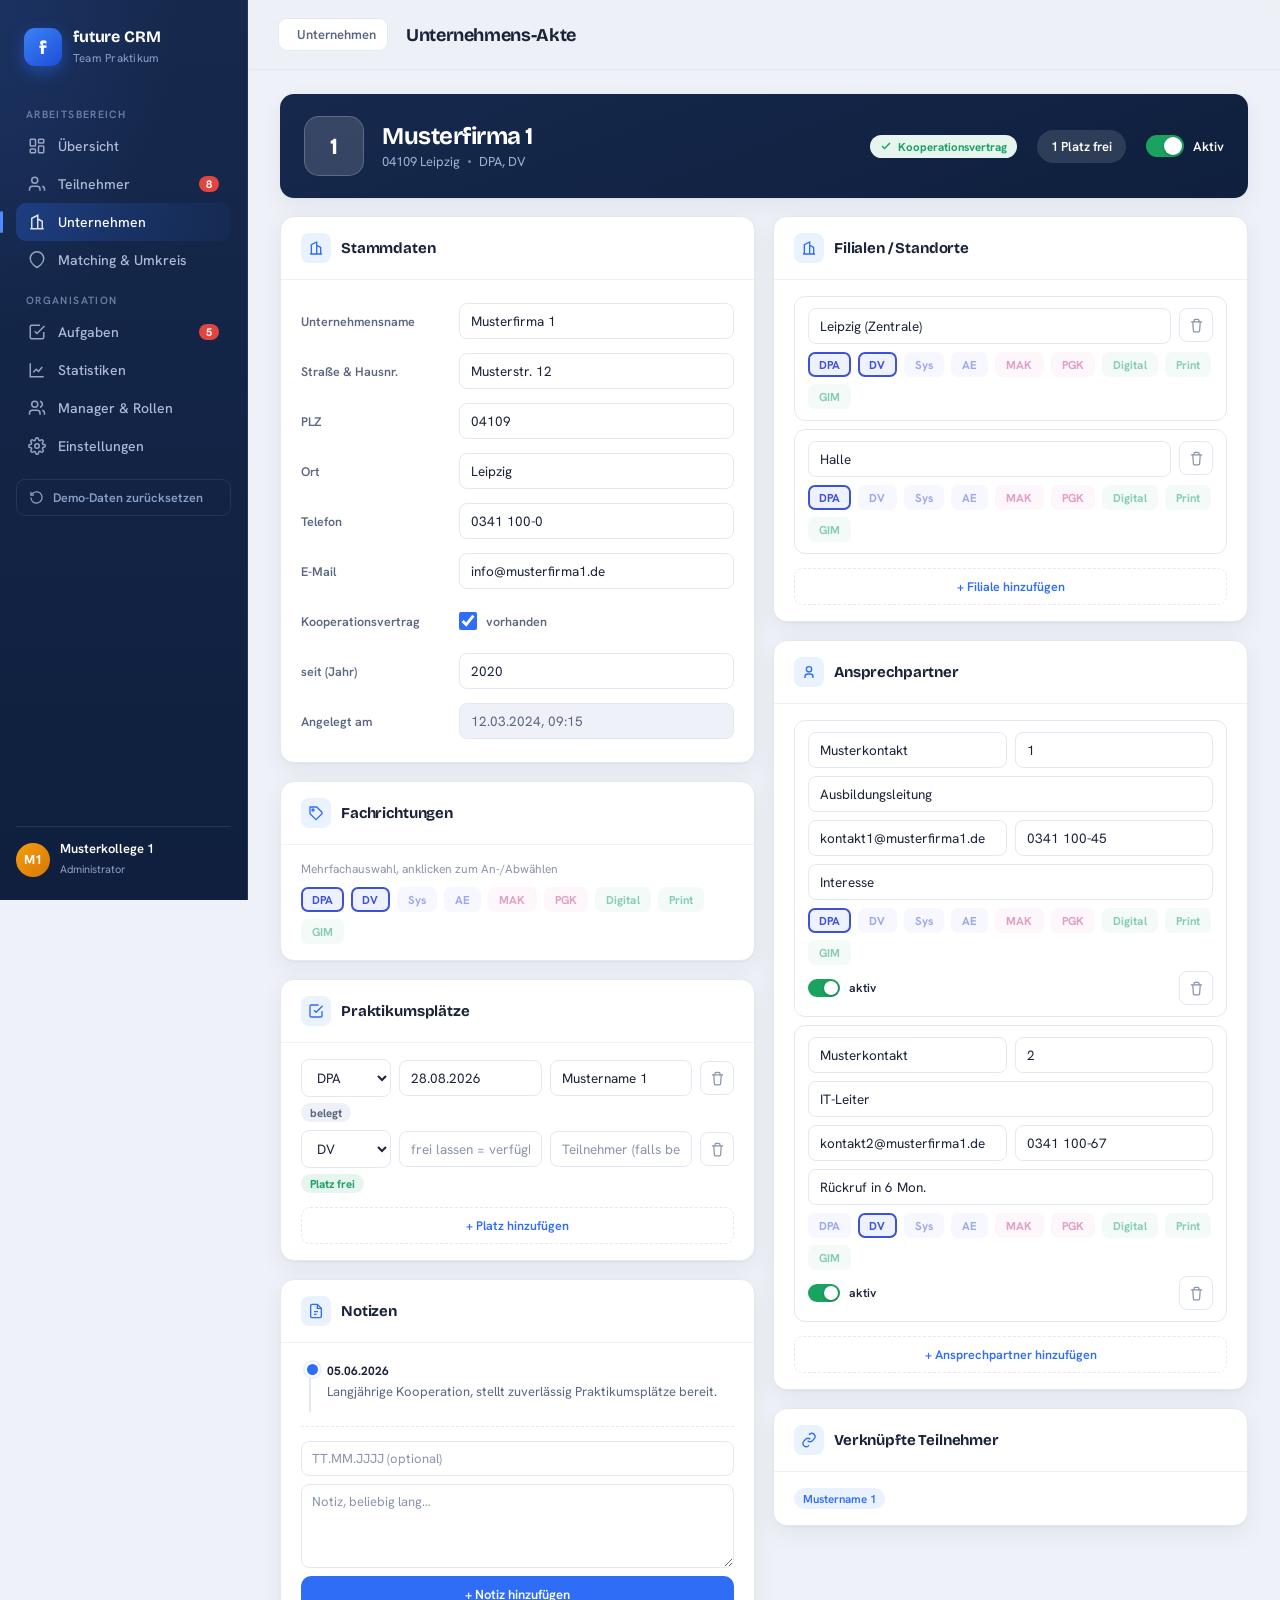
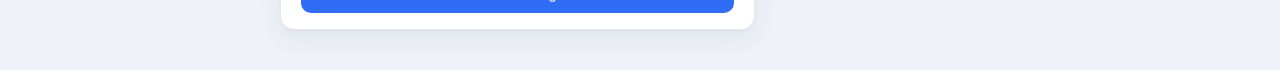
==== commit d2ae2f85: "update" ====
--- a/firma.html
+++ b/firma.html
@@ -13,7 +13,7 @@
 
 <aside class="side" id="sidebar"></aside>
 
-<div class="main">
+  <div class="main">
   <header class="topbar">
     <a class="back-link" href="unternehmen.html">
       <svg viewBox="0 0 24 24" fill="none" stroke="currentColor" stroke-width="2"><path d="m15 18-6-6 6-6"/></svg>
@@ -23,7 +23,7 @@
   </header>
 
   <div class="content">
-    <div id="firma"></div>
+    <div id   ="firma"></div>
   </div>
 </div>
 
@@ -38,3 +38,4 @@
 <script src="firma.js"></script>
 </body>
 </html>
+  
--- a/styles.css
+++ b/styles.css
@@ -300,6 +300,11 @@
   border-color: #c9d6ee
 }
 
+.icon-btn svg {
+  width: 19px;
+  height: 19px
+}
+
 .icon-btn .dot {
   position: absolute;
   top: 9px;
@@ -429,7 +434,7 @@
 }
 
 .content {
-  padding: 26px 30px 40px
+  padding: 24px 32px 40px
 }
 
 /* ---------- KPI cards ---------- */
@@ -437,7 +442,7 @@
   display: grid;
   grid-template-columns: repeat(4, 1fr);
   gap: 16px;
-  margin-bottom: 22px
+  margin-bottom: 24px
 }
 
 .kpi {
@@ -451,6 +456,37 @@
   opacity: 0;
   transform: translateY(10px);
   animation: rise .5s forwards;
+  transition: transform .18s ease, box-shadow .18s ease;
+}
+
+/* farbiger Akzentbalken oben + Anheben beim Hover */
+.kpi::before {
+  content: "";
+  position: absolute;
+  inset: 0 0 auto 0;
+  height: 3px;
+  background: var(--k, var(--blue));
+}
+
+.kpi:hover {  
+  transform: translateY(-3px);
+  box-shadow: var(--shadow-lg);
+} 
+
+.kpi.b {
+  --k: var(--blue)
+}
+
+.kpi.g {
+  --k: var(--green)
+}
+
+.kpi.a {
+  --k: var(--amber)
+}
+
+.kpi.r {
+  --k: var(--green)
 }
 
 .kpi:nth-child(1) {
@@ -572,14 +608,20 @@
   box-shadow: var(--shadow);
   opacity: 0;
   transform: translateY(10px);
-  animation: rise .5s .28s forwards
+  animation: rise .5s .28s forwards;
+  transition: transform .18s ease, box-shadow .18s ease;
+}
+
+.ov-grid .panel:hover {
+  transform: translateY(-2px);
+  box-shadow: var(--shadow-lg);
 }
 
 .panel-head {
   display: flex;
   align-items: center;
   gap: 12px;
-  padding: 18px 20px 14px;
+  padding: 16px 20px 12px;
   flex-wrap: wrap
 }
 
@@ -854,14 +896,6 @@
   color: var(--ink-soft)
 }
 
-.ampel {
-  display: inline-flex;
-  align-items: center;
-  gap: 7px;
-  font-weight: 600;
-  font-size: 12.5px
-}
-
 .light {
   width: 11px;
   height: 11px;
@@ -939,6 +973,16 @@
   text-align: center;
   color: var(--ink-faint);
   font-size: 13.5px
+}
+
+.empty::before {
+  content: "";
+  display: block;
+  width: 30px;
+  height: 30px;
+  margin: 0 auto 10px;
+  opacity: .65;
+  background: center/contain no-repeat url("data:image/svg+xml,<svg xmlns='http://www.w3.org/2000/svg' viewBox='0 0 24 24' fill='none' stroke='%23aab4c9' stroke-width='2' stroke-linecap='round' stroke-linejoin='round'><path d='M22 12h-6l-2 3h-4l-2-3H2'/><path d='M5.45 5.11 2 12v6a2 2 0 0 0 2 2h16a2 2 0 0 0 2-2v-6l-3.45-6.89A2 2 0 0 0 16.76 4H7.24a2 2 0 0 0-1.79 1.11z'/></svg>");
 }
 
 .hint {
@@ -1195,7 +1239,8 @@
 }
 
 .btn.pri:hover {
-  background: #1d5ae0
+  background: #1d5ae0;
+  transform: translateY(-1px)
 }
 
 .btn.sec {
@@ -1205,7 +1250,12 @@
 }
 
 .btn.sec:hover {
-  border-color: #c9d6ee
+  border-color: #c9d6ee;
+  transform: translateY(-1px)
+}
+
+.btn:active {
+  transform: translateY(0)
 }
 
 @keyframes rise {
@@ -2687,10 +2737,43 @@
 }
 
 /* ---------- Toast: „Seite gibt's noch nicht" ---------- */
-.toast{position:fixed;bottom:24px;left:50%;transform:translateX(-50%) translateY(20px);background:var(--ink);color:#fff;padding:12px 18px;border-radius:99px;font-size:13.5px;font-weight:500;box-shadow:var(--shadow-lg);opacity:0;pointer-events:none;transition:.22s;z-index:120;display:flex;align-items:center;gap:9px;max-width:90vw}
-.toast.show{opacity:1;transform:translateX(-50%) translateY(0)}
-.toast svg{width:16px;height:16px;color:#ffd27a;flex:none}
-.toast b{font-weight:700}
+.toast {
+  position: fixed;
+  bottom: 24px;
+  left: 50%;
+  transform: translateX(-50%) translateY(20px);
+  background: var(--ink);
+  color: #fff;
+  padding: 12px 18px;
+  border-radius: 99px;
+  font-size: 13.5px;
+  font-weight: 500;
+  box-shadow: var(--shadow-lg);
+  opacity: 0;
+  pointer-events: none;
+  transition: .22s;
+  z-index: 120;
+  display: flex;
+  align-items: center;
+  gap: 9px;
+  max-width: 90vw
+}
+
+.toast.show {
+  opacity: 1;
+  transform: translateX(-50%) translateY(0)
+}
+
+.toast svg {
+  width: 16px;
+  height: 16px;
+  color: #ffd27a;
+  flex: none
+}
+
+.toast b {
+  font-weight: 700
+}
 
 /* ============================================================
    Manager-Dashboard / Rollen
@@ -2820,49 +2903,6 @@
 
 .perm-card.leser li svg {
   color: var(--ink-faint)
-}
-
-.role-badge {
-  display: inline-flex;
-  align-items: center;
-  gap: 6px;
-  font-size: 11.5px;
-  font-weight: 700;
-  padding: 4px 10px;
-  border-radius: 99px
-}
-
-.role-badge .d {
-  width: 7px;
-  height: 7px;
-  border-radius: 50%
-}
-
-.role-badge.Admin {
-  background: #efeaff;
-  color: #6b4dff
-}
-
-.role-badge.Admin .d {
-  background: #6b4dff
-}
-
-.role-badge.Bearbeiter {
-  background: var(--blue-soft);
-  color: var(--blue)
-}
-
-.role-badge.Bearbeiter .d {
-  background: var(--blue)
-}
-
-.role-badge.Leser {
-  background: var(--line-soft);
-  color: var(--ink-soft)
-}
-
-.role-badge.Leser .d {
-  background: var(--ink-faint)
 }
 
 .role-select {
@@ -3299,4 +3339,4 @@
   .frow {
     grid-template-columns: 1fr
   }
-}+}
